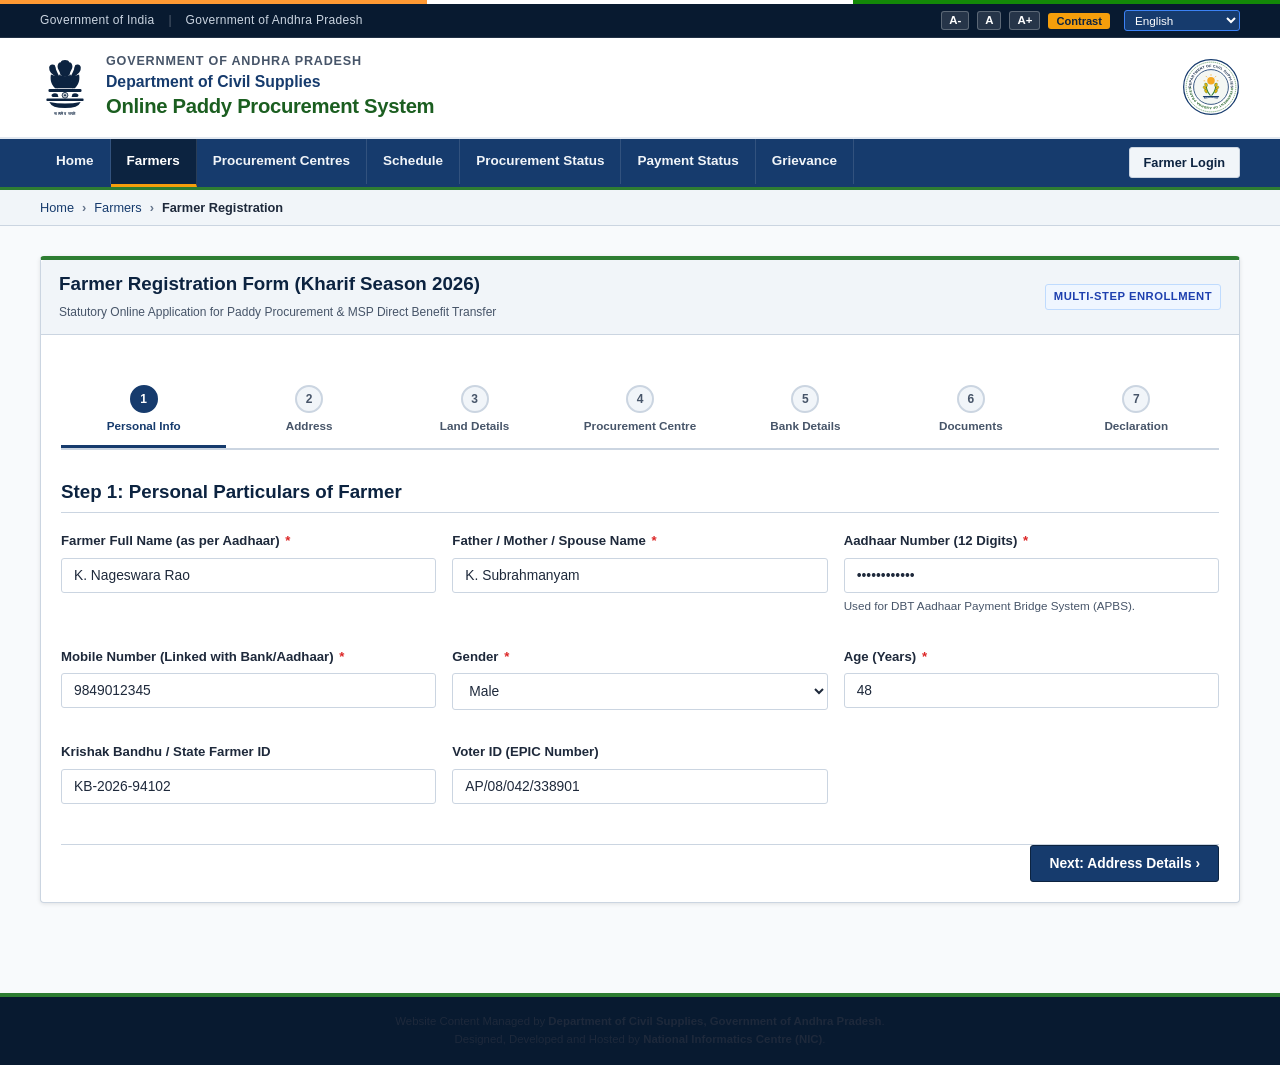
==== farmer-registration.html @ 4c3aced7 "Initial commit" ====
<!DOCTYPE html>
<html lang="en">
<head>
  <meta charset="UTF-8">
  <meta name="viewport" content="width=device-width, initial-scale=1.0">
  <meta name="description" content="Farmer Registration - Online Paddy Procurement System, Department of Civil Supplies. 7-step enrollment with land parcel records and centre allotment.">
  <title>Farmer Registration | Online Paddy Procurement System</title>
  <link rel="stylesheet" href="css/style.css">
  <link rel="stylesheet" href="css/government.css">
  <link rel="stylesheet" href="css/responsive.css">
  <style>
    .stepper-nav-reg {
      display: flex;
      justify-content: space-between;
      list-style: none;
      padding: 0;
      margin: 20px 0 30px;
      border-bottom: 2px solid var(--border-color);
      overflow-x: auto;
      -webkit-overflow-scrolling: touch;
    }
    .stepper-item-reg {
      flex: 1;
      min-width: 120px;
      padding: 10px 8px;
      text-align: center;
      position: relative;
      cursor: default;
    }
    .stepper-item-reg .step-num {
      width: 28px;
      height: 28px;
      border-radius: 50%;
      background: var(--bg-alt);
      border: 2px solid var(--border-color);
      color: var(--text-muted);
      display: inline-flex;
      align-items: center;
      justify-content: center;
      font-weight: 700;
      font-size: 0.8rem;
      margin-bottom: 4px;
    }
    .stepper-item-reg .step-title {
      display: block;
      font-size: 0.78rem;
      font-weight: 600;
      color: var(--text-muted);
    }
    .stepper-item-reg.active {
      border-bottom: 3px solid var(--gov-navy-primary);
    }
    .stepper-item-reg.active .step-num {
      background: var(--gov-navy-primary);
      border-color: var(--gov-navy-primary);
      color: #ffffff;
    }
    .stepper-item-reg.active .step-title {
      color: var(--gov-navy-primary);
      font-weight: 700;
    }
    .stepper-item-reg.completed .step-num {
      background: var(--agri-green-primary);
      border-color: var(--agri-green-primary);
      color: #ffffff;
    }
    .stepper-item-reg.completed .step-title {
      color: var(--agri-green-dark);
    }
    .file-upload-box {
      border: 2px dashed var(--border-color);
      padding: 16px;
      text-align: center;
      background: var(--bg-main);
      border-radius: var(--radius-sm);
    }
  </style>
</head>
<body>
  <!-- Accessible Skip Link -->
  <a href="#main-content" class="skip-to-content">Skip to Main Content</a>

  <!-- Top Tricolor Stripe -->
  <div class="gov-top-tricolor" aria-hidden="true"></div>

  <!-- Government Top Admin Strip -->
  <div class="gov-top-bar">
    <div class="container gov-top-bar-content">
      <div class="gov-entity-links">
        <span class="gov-entity-link" data-i18n="gov.india">Government of India</span>
        <span style="color: rgba(255,255,255,0.3);">|</span>
        <span class="gov-entity-link" data-i18n="gov.state">Government of Andhra Pradesh</span>
      </div>
      <div class="gov-accessibility-controls">
        <button type="button" id="btn-font-small" class="a11y-btn" aria-label="Decrease Text Size">A-</button>
        <button type="button" id="btn-font-normal" class="a11y-btn" aria-label="Reset Text Size">A</button>
        <button type="button" id="btn-font-large" class="a11y-btn" aria-label="Increase Text Size">A+</button>
        <button type="button" id="btn-contrast-toggle" class="contrast-toggle-btn" aria-label="Toggle High Contrast">Contrast</button>
        <div class="lang-select-wrapper">
          <label for="header-lang-select" class="sr-only" style="position: absolute; left: -9999px;">Language</label>
          <select id="header-lang-select" class="lang-select" aria-label="Select Language">
            <option value="en">English</option>
            <option value="te">తెలుగు (Telugu)</option>
          </select>
        </div>
      </div>
    </div>
  </div>

  <!-- Department Branding Header -->
  <header class="gov-branding-header">
    <div class="container gov-branding-content">
      <a href="index.html" class="gov-branding-left">
        <img src="assets/images/national-emblem.svg" alt="National Emblem of India" class="gov-emblem-img">
        <div class="gov-title-group">
          <span class="gov-state-title" data-i18n="gov.state">Government of Andhra Pradesh</span>
          <span class="gov-dept-title" data-i18n="gov.dept">Department of Civil Supplies</span>
          <span class="gov-portal-title" data-i18n="gov.portal">Online Paddy Procurement System</span>
        </div>
      </a>
      <div class="gov-branding-right">
        <img src="assets/images/state-logo.svg" alt="Civil Supplies Seal" class="gov-state-logo-img">
      </div>
    </div>
  </header>

  <!-- Main Navigation Bar -->
  <nav class="gov-nav-bar" aria-label="Main Navigation">
    <div class="container gov-nav-container">
      <button type="button" class="mobile-menu-toggle" aria-expanded="false" aria-controls="main-nav-menu" aria-label="Toggle Navigation Menu">
        ☰ Menu
      </button>
      <ul id="main-nav-menu" class="gov-nav-menu">
        <li class="gov-nav-item"><a href="index.html" class="gov-nav-link" data-i18n="nav.home">Home</a></li>
        <li class="gov-nav-item"><a href="farmer-registration.html" class="gov-nav-link active" data-i18n="nav.farmers">Farmers</a></li>
        <li class="gov-nav-item"><a href="procurement-centres.html" class="gov-nav-link" data-i18n="nav.centres">Procurement Centres</a></li>
        <li class="gov-nav-item"><a href="slot-booking.html" class="gov-nav-link" data-i18n="nav.schedule">Schedule</a></li>
        <li class="gov-nav-item"><a href="procurement-status.html" class="gov-nav-link" data-i18n="nav.procurementStatus">Procurement Status</a></li>
        <li class="gov-nav-item"><a href="payment-status.html" class="gov-nav-link" data-i18n="nav.paymentStatus">Payment Status</a></li>
        <li class="gov-nav-item"><a href="grievance.html" class="gov-nav-link" data-i18n="nav.grievance">Grievance</a></li>
      </ul>
      <div class="gov-nav-right-actions">
        <a href="farmer-login.html" class="btn btn-sm btn-secondary nav-login-btn" data-i18n="nav.farmerLogin">Farmer Login</a>
      </div>
    </div>
  </nav>

  <!-- Breadcrumbs -->
  <div class="breadcrumb-wrapper">
    <div class="container">
      <ul class="breadcrumbs">
        <li><a href="index.html">Home</a></li>
        <li><a href="farmer-registration.html">Farmers</a></li>
        <li class="current">Farmer Registration</li>
      </ul>
    </div>
  </div>

  <!-- Main Content -->
  <main id="main-content" style="padding: 30px 0;">
    <div class="container">
      <div class="card" style="box-shadow: var(--shadow-card); border-top: 4px solid var(--agri-green-primary);">
        <div class="card-header d-flex justify-between align-center">
          <div>
            <h2 style="font-size: 1.25rem; margin-bottom: 2px;">Farmer Registration Form (Kharif Season 2026)</h2>
            <span style="font-size: 0.8rem; color: var(--text-muted);">
              Statutory Online Application for Paddy Procurement &amp; MSP Direct Benefit Transfer
            </span>
          </div>
          <span class="badge badge-info">Multi-Step Enrollment</span>
        </div>
        <div class="card-body">

          <!-- Wizard Step Navigation Indicators -->
          <ol class="stepper-nav-reg">
            <li class="stepper-item-reg active" data-step-indicator="1">
              <span class="step-num">1</span>
              <span class="step-title">Personal Info</span>
            </li>
            <li class="stepper-item-reg" data-step-indicator="2">
              <span class="step-num">2</span>
              <span class="step-title">Address</span>
            </li>
            <li class="stepper-item-reg" data-step-indicator="3">
              <span class="step-num">3</span>
              <span class="step-title">Land Details</span>
            </li>
            <li class="stepper-item-reg" data-step-indicator="4">
              <span class="step-num">4</span>
              <span class="step-title">Procurement Centre</span>
            </li>
            <li class="stepper-item-reg" data-step-indicator="5">
              <span class="step-num">5</span>
              <span class="step-title">Bank Details</span>
            </li>
            <li class="stepper-item-reg" data-step-indicator="6">
              <span class="step-num">6</span>
              <span class="step-title">Documents</span>
            </li>
            <li class="stepper-item-reg" data-step-indicator="7">
              <span class="step-num">7</span>
              <span class="step-title">Declaration</span>
            </li>
          </ol>

          <!-- Step 1: Personal Details -->
          <div class="reg-step-container" data-step="1">
            <h3 style="border-bottom: 1px solid var(--border-color); padding-bottom: 8px; margin-bottom: 18px;">
              Step 1: Personal Particulars of Farmer
            </h3>
            <div class="grid-3">
              <div class="form-group">
                <label for="reg-farmer-name" class="form-label">Farmer Full Name (as per Aadhaar) <span class="required">*</span></label>
                <input type="text" id="reg-farmer-name" class="form-control" placeholder="e.g. Ramesh Kumar" value="K. Nageswara Rao">
              </div>
              <div class="form-group">
                <label for="reg-father-name" class="form-label">Father / Mother / Spouse Name <span class="required">*</span></label>
                <input type="text" id="reg-father-name" class="form-control" placeholder="e.g. Venkata Narayana" value="K. Subrahmanyam">
              </div>
              <div class="form-group">
                <label for="reg-aadhaar" class="form-label">Aadhaar Number (12 Digits) <span class="required">*</span></label>
                <input type="password" id="reg-aadhaar" class="form-control" placeholder="12-digit UIDAI number" maxlength="12" value="234567891234">
                <span class="form-hint">Used for DBT Aadhaar Payment Bridge System (APBS).</span>
              </div>
              <div class="form-group">
                <label for="reg-mobile" class="form-label">Mobile Number (Linked with Bank/Aadhaar) <span class="required">*</span></label>
                <input type="tel" id="reg-mobile" class="form-control" placeholder="10-digit mobile" maxlength="10" value="9849012345">
              </div>
              <div class="form-group">
                <label for="reg-gender" class="form-label">Gender <span class="required">*</span></label>
                <select id="reg-gender" class="form-control">
                  <option value="Male">Male</option>
                  <option value="Female">Female</option>
                  <option value="Transgender">Transgender</option>
                </select>
              </div>
              <div class="form-group">
                <label for="reg-age" class="form-label">Age (Years) <span class="required">*</span></label>
                <input type="number" id="reg-age" class="form-control" min="18" max="100" value="48">
              </div>
              <div class="form-group">
                <label for="reg-krishak-id" class="form-label">Krishak Bandhu / State Farmer ID</label>
                <input type="text" id="reg-krishak-id" class="form-control" placeholder="e.g. KB-2026-90142" value="KB-2026-94102">
              </div>
              <div class="form-group">
                <label for="reg-voter-id" class="form-label">Voter ID (EPIC Number)</label>
                <input type="text" id="reg-voter-id" class="form-control" placeholder="e.g. AP/08/042/189201" value="AP/08/042/338901">
              </div>
            </div>
            <div class="card-footer mt-3" style="background: transparent; padding: 0;">
              <button type="button" class="btn btn-primary btn-next-step">Next: Address Details ›</button>
            </div>
          </div>

          <!-- Step 2: Address -->
          <div class="reg-step-container" data-step="2" style="display: none;">
            <h3 style="border-bottom: 1px solid var(--border-color); padding-bottom: 8px; margin-bottom: 18px;">
              Step 2: Permanent Residential Address
            </h3>
            <div class="grid-3">
              <div class="form-group">
                <label for="reg-district" class="form-label">District <span class="required">*</span></label>
                <select id="reg-district" class="form-control">
                  <option value="Guntur">Guntur</option>
                  <option value="Krishna">Krishna</option>
                  <option value="West Godavari">West Godavari</option>
                  <option value="East Godavari">East Godavari</option>
                  <option value="Kurnool">Kurnool</option>
                </select>
              </div>
              <div class="form-group">
                <label for="reg-mandal" class="form-label">Mandal / Block <span class="required">*</span></label>
                <input type="text" id="reg-mandal" class="form-control" value="Tenali">
              </div>
              <div class="form-group">
                <label for="reg-panchayat" class="form-label">Gram Panchayat <span class="required">*</span></label>
                <input type="text" id="reg-panchayat" class="form-control" value="Angalakuduru">
              </div>
              <div class="form-group">
                <label for="reg-village" class="form-label">Village / Habitation <span class="required">*</span></label>
                <input type="text" id="reg-village" class="form-control" value="Angalakuduru">
              </div>
              <div class="form-group">
                <label for="reg-pincode" class="form-label">Postal PIN Code <span class="required">*</span></label>
                <input type="text" id="reg-pincode" class="form-control" maxlength="6" value="522211">
              </div>
            </div>
            <div class="card-footer mt-3" style="background: transparent; padding: 0; justify-content: space-between;">
              <button type="button" class="btn btn-secondary btn-prev-step">‹ Back</button>
              <button type="button" class="btn btn-primary btn-next-step">Next: Land Parcels ›</button>
            </div>
          </div>

          <!-- Step 3: Land Details -->
          <div class="reg-step-container" data-step="3" style="display: none;">
            <h3 style="border-bottom: 1px solid var(--border-color); padding-bottom: 8px; margin-bottom: 18px;">
              Step 3: Cultivated Land Holdings (ROR / Patta Passbook)
            </h3>
            <p class="text-muted" style="font-size: 0.88rem;">
              Add all agricultural land parcels under cultivation. Procurement quota is calculated strictly based on verified acreage.
            </p>

            <!-- Interactive Land Add Form -->
            <div style="background: #f1f5f9; padding: 16px; border-radius: var(--radius-sm); border: 1px solid var(--border-color); margin-bottom: 16px;">
              <h4 style="font-size: 0.95rem; margin-bottom: 10px;">+ Add New Land Parcel</h4>
              <div class="grid-3">
                <div class="form-group">
                  <label for="land-input-district" class="form-label">District</label>
                  <select id="land-input-district" class="form-control">
                    <option value="Guntur">Guntur</option>
                    <option value="Krishna">Krishna</option>
                    <option value="West Godavari">West Godavari</option>
                  </select>
                </div>
                <div class="form-group">
                  <label for="land-input-village" class="form-label">Village / Mouza</label>
                  <input type="text" id="land-input-village" class="form-control" placeholder="e.g. Angalakuduru">
                </div>
                <div class="form-group">
                  <label for="land-input-survey" class="form-label">Survey / Khatian No.</label>
                  <input type="text" id="land-input-survey" class="form-control" placeholder="e.g. 142/2A">
                </div>
                <div class="form-group">
                  <label for="land-input-dag" class="form-label">Dag / Plot No.</label>
                  <input type="text" id="land-input-dag" class="form-control" placeholder="e.g. 45">
                </div>
                <div class="form-group">
                  <label for="land-input-area" class="form-label">Cultivated Area (Acres)</label>
                  <input type="number" id="land-input-area" class="form-control" step="0.01" min="0.1" placeholder="e.g. 2.5">
                </div>
                <div class="form-group">
                  <label for="land-input-ownership" class="form-label">Ownership Type</label>
                  <select id="land-input-ownership" class="form-control">
                    <option value="Self Owned">Self Owned / Patta</option>
                    <option value="Tenant / Lease">Tenant / Registered Lease</option>
                    <option value="Sharecropper">Sharecropper (Bargadar)</option>
                  </select>
                </div>
              </div>
              <div class="text-right">
                <button type="button" class="btn btn-success btn-sm" onclick="addLandRecord()">
                  + Add Land Parcel to Table
                </button>
              </div>
            </div>

            <!-- Land Records Table -->
            <div class="table-responsive">
              <table class="gov-table" aria-label="Land Records">
                <thead>
                  <tr>
                    <th>#</th>
                    <th>District</th>
                    <th>Village / Mouza</th>
                    <th>Survey / Khatian</th>
                    <th>Dag No</th>
                    <th>Area (Acres)</th>
                    <th>Ownership</th>
                    <th>Status</th>
                    <th>Action</th>
                  </tr>
                </thead>
                <tbody id="land-records-tbody">
                  <!-- Injected by registration.js -->
                </tbody>
              </table>
            </div>

            <div class="alert alert-info d-flex justify-between align-center" style="margin-top: 10px;">
              <span><strong>Total Cultivated Area:</strong> <span id="total-land-acres">3.00</span> Acres</span>
              <span><strong>Estimated Paddy Quota:</strong> ~75 Quintals (@ 25 Qtl/Acre)</span>
            </div>

            <div class="card-footer mt-3" style="background: transparent; padding: 0; justify-content: space-between;">
              <button type="button" class="btn btn-secondary btn-prev-step">‹ Back</button>
              <button type="button" class="btn btn-primary btn-next-step">Next: Procurement Centre ›</button>
            </div>
          </div>

          <!-- Step 4: Procurement Centre Selection -->
          <div class="reg-step-container" data-step="4" style="display: none;">
            <h3 style="border-bottom: 1px solid var(--border-color); padding-bottom: 8px; margin-bottom: 18px;">
              Step 4: Preferred Procurement Centre Allotment
            </h3>
            <div class="form-group" style="max-width: 600px;">
              <label for="reg-centre-select" class="form-label">Select Nearest Procurement Centre <span class="required">*</span></label>
              <select id="reg-centre-select" class="form-control">
                <!-- Dynamically populated -->
              </select>
            </div>

            <!-- Centre Preview Box -->
            <div id="centre-preview-card" class="card" style="display: none; background: #f8fafc; border-left: 4px solid var(--gov-navy-primary); max-width: 600px;">
              <div class="card-body">
                <h4 id="centre-preview-name" style="color: var(--gov-navy-dark); margin-bottom: 4px;">Tenali PPC</h4>
                <p id="centre-preview-address" class="text-muted" style="font-size: 0.86rem; margin-bottom: 6px;">Address details...</p>
                <div id="centre-preview-officer" style="font-size: 0.85rem; font-weight: 600; color: var(--gov-navy-primary); margin-bottom: 6px;">Officer details...</div>
                <div id="centre-preview-capacity" class="badge badge-success">Capacity info...</div>
              </div>
            </div>

            <div class="card-footer mt-3" style="background: transparent; padding: 0; justify-content: space-between;">
              <button type="button" class="btn btn-secondary btn-prev-step">‹ Back</button>
              <button type="button" class="btn btn-primary btn-next-step">Next: Bank Details ›</button>
            </div>
          </div>

          <!-- Step 5: Bank Details -->
          <div class="reg-step-container" data-step="5" style="display: none;">
            <h3 style="border-bottom: 1px solid var(--border-color); padding-bottom: 8px; margin-bottom: 18px;">
              Step 5: Bank Account for Direct Benefit Transfer (DBT)
            </h3>
            <div class="alert alert-warning">
              <strong>Mandatory DBT Guideline:</strong> The bank account must be actively linked with the farmer's Aadhaar number (NPCI Aadhaar Mapping) to receive procurement payouts directly without payment bounce.
            </div>
            <div class="grid-3">
              <div class="form-group">
                <label for="reg-bank-name" class="form-label">Bank Name <span class="required">*</span></label>
                <input type="text" id="reg-bank-name" class="form-control" value="State Bank of India">
              </div>
              <div class="form-group">
                <label for="reg-branch" class="form-label">Branch Name <span class="required">*</span></label>
                <input type="text" id="reg-branch" class="form-control" value="Tenali Main">
              </div>
              <div class="form-group">
                <label for="reg-ifsc" class="form-label">IFSC Code (11 Characters) <span class="required">*</span></label>
                <input type="text" id="reg-ifsc" class="form-control" maxlength="11" value="SBIN0000928" style="text-transform: uppercase;">
              </div>
              <div class="form-group">
                <label for="reg-account-no" class="form-label">Bank Account Number <span class="required">*</span></label>
                <input type="password" id="reg-account-no" class="form-control" value="309812454819">
              </div>
              <div class="form-group">
                <label for="reg-confirm-account-no" class="form-label">Confirm Bank Account Number <span class="required">*</span></label>
                <input type="text" id="reg-confirm-account-no" class="form-control" value="309812454819">
              </div>
              <div class="form-group">
                <label for="reg-account-type" class="form-label">Account Type <span class="required">*</span></label>
                <select id="reg-account-type" class="form-control">
                  <option value="Savings">Savings Account</option>
                  <option value="Current">Current Account</option>
                </select>
              </div>
            </div>
            <div class="card-footer mt-3" style="background: transparent; padding: 0; justify-content: space-between;">
              <button type="button" class="btn btn-secondary btn-prev-step">‹ Back</button>
              <button type="button" class="btn btn-primary btn-next-step">Next: Upload Documents ›</button>
            </div>
          </div>

          <!-- Step 6: Documents Upload -->
          <div class="reg-step-container" data-step="6" style="display: none;">
            <h3 style="border-bottom: 1px solid var(--border-color); padding-bottom: 8px; margin-bottom: 18px;">
              Step 6: Supporting Document Uploads
            </h3>
            <p class="text-muted" style="font-size: 0.88rem;">
              Upload clear PDF or JPG scans (Max 2MB per document). Demo preview: mock file verification active.
            </p>
            <div class="grid-3">
              <!-- Doc 1 -->
              <div class="file-upload-box">
                <div style="font-size: 1.8rem; margin-bottom: 6px;">🪪</div>
                <strong>Identity Document (Aadhaar / Voter ID)</strong>
                <p class="text-muted mt-1" style="font-size: 0.78rem;">PDF or JPG (Max 2MB)</p>
                <input type="file" class="form-control" accept=".pdf,.jpg,.jpeg,.png">
                <span class="badge badge-success mt-1">Ready for Upload</span>
              </div>
              <!-- Doc 2 -->
              <div class="file-upload-box">
                <div style="font-size: 1.8rem; margin-bottom: 6px;">📜</div>
                <strong>Land Record (1-B / Patta Passbook / ROR)</strong>
                <p class="text-muted mt-1" style="font-size: 0.78rem;">PDF or JPG (Max 2MB)</p>
                <input type="file" class="form-control" accept=".pdf,.jpg,.jpeg,.png">
                <span class="badge badge-success mt-1">Ready for Upload</span>
              </div>
              <!-- Doc 3 -->
              <div class="file-upload-box">
                <div style="font-size: 1.8rem; margin-bottom: 6px;">🏦</div>
                <strong>Bank Passbook / Cancelled Cheque</strong>
                <p class="text-muted mt-1" style="font-size: 0.78rem;">Showing Name, A/C &amp; IFSC</p>
                <input type="file" class="form-control" accept=".pdf,.jpg,.jpeg,.png">
                <span class="badge badge-success mt-1">Ready for Upload</span>
              </div>
            </div>
            <div class="card-footer mt-3" style="background: transparent; padding: 0; justify-content: space-between;">
              <button type="button" class="btn btn-secondary btn-prev-step">‹ Back</button>
              <button type="button" class="btn btn-primary btn-next-step">Next: Review &amp; Declaration ›</button>
            </div>
          </div>

          <!-- Step 7: Review & Declaration -->
          <div class="reg-step-container" data-step="7" style="display: none;">
            <h3 style="border-bottom: 1px solid var(--border-color); padding-bottom: 8px; margin-bottom: 18px;">
              Step 7: Statutory Declaration &amp; Application Review
            </h3>

            <!-- Summary review box populated dynamically -->
            <div id="registration-summary-box" class="card" style="background: #f8fafc; padding: 16px; margin-bottom: 20px;">
              <!-- Dynamically populated -->
            </div>

            <!-- Statutory Undertaking -->
            <div class="form-check" style="background: #fffbeb; padding: 14px; border: 1px solid #fef3c7; border-radius: var(--radius-sm); margin-bottom: 20px;">
              <input type="checkbox" id="reg-declaration-checkbox" class="form-check-input">
              <label for="reg-declaration-checkbox" class="form-check-label" style="font-size: 0.88rem; line-height: 1.5;">
                <strong>Solemn Declaration:</strong> I hereby solemnly affirm and declare that the personal details, cultivated land holdings, and bank particulars furnished by me are authentic, correct, and true to my knowledge. I understand that delivering paddy grown outside the registered land or claiming false MSP is a punishable offense under the Essential Commodities Act.
              </label>
            </div>

            <div class="card-footer mt-3" style="background: transparent; padding: 0; justify-content: space-between;">
              <button type="button" class="btn btn-secondary btn-prev-step">‹ Back</button>
              <button type="button" class="btn btn-success btn-lg" onclick="submitFarmerRegistration(event)">
                Submit Application &amp; Generate Farmer ID
              </button>
            </div>
          </div>

        </div>
      </div>
    </div>
  </main>

  <!-- Success Confirmation Modal -->
  <div id="registration-success-modal" class="modal-backdrop" role="dialog" aria-modal="true" aria-labelledby="reg-success-title">
    <div class="modal-dialog text-center">
      <div class="modal-header" style="background: var(--agri-green-primary);">
        <h3 id="reg-success-title">Registration Acknowledgment</h3>
      </div>
      <div class="modal-body" style="padding: 30px 20px;">
        <div style="font-size: 3rem; color: var(--agri-green-primary); margin-bottom: 12px;">✅</div>
        <h3 style="color: var(--gov-navy-dark); margin-bottom: 6px;">Registration Successfully Submitted!</h3>
        <p class="text-muted">
          Your online enrollment under the Kharif Marketing Season 2026 has been registered and e-verified with state land revenue records.
        </p>
        <div class="alert alert-info" style="margin: 20px 0; font-size: 1rem;">
          Permanent Farmer Registration ID:<br>
          <strong id="success-reg-id" style="font-size: 1.5rem; color: #1e40af; font-family: var(--font-mono); letter-spacing: 1px;">
            FMR-AP-2026-89412
          </strong>
        </div>
        <p style="font-size: 0.85rem; color: var(--text-muted);">
          A confirmation SMS has been dispatched to your linked mobile number. You can now book delivery slots and track procurement status.
        </p>
      </div>
      <div class="modal-footer" style="justify-content: center; gap: 12px;">
        <a href="farmer-dashboard.html" class="btn btn-primary">Go to Farmer Dashboard</a>
        <a href="slot-booking.html" class="btn btn-success">Book Procurement Slot Now</a>
      </div>
    </div>
  </div>

  <!-- Government Footer -->
  <footer class="gov-footer">
    <div class="container gov-footer-bottom">
      <p style="margin: 0; font-size: 0.76rem;">
        Website Content Managed by <strong>Department of Civil Supplies, Government of Andhra Pradesh</strong>.<br>
        Designed, Developed and Hosted by <strong>National Informatics Centre (NIC)</strong>.
      </p>
    </div>
  </footer>

  <!-- Scripts -->
  <script src="js/language.js"></script>
  <script src="js/main.js"></script>
  <script src="js/registration.js"></script>
</body>
</html>
---- css/style.css ----
/* ==========================================================================
   e-Paddy Portal: Core Style System
   Technology: Pure Vanilla CSS3 (No Frameworks, No Tailwind, No Bootstrap)
   ========================================================================== */

:root {
  /* Government Palette */
  --gov-navy-dark: #0c2340;
  --gov-navy-primary: #163b6d;
  --gov-navy-light: #1e4b8a;
  --gov-blue-subtle: #ebf3fa;
  --gov-blue-border: #cbd5e1;

  /* Agriculture Green */
  --agri-green-dark: #1b5e20;
  --agri-green-primary: #2e7d32;
  --agri-green-light: #388e3c;
  --agri-green-subtle: #f0fdf4;
  --agri-green-border: #bbf7d0;

  /* Neutrals & Backgrounds */
  --bg-main: #f8fafc;
  --bg-card: #ffffff;
  --bg-alt: #f1f5f9;
  --text-dark: #1e293b;
  --text-muted: #475569;
  --text-light: #64748b;
  --border-color: #cbd5e1;
  --border-light: #e2e8f0;

  /* Semantic Alerts */
  --state-warning-bg: #fefce8;
  --state-warning-text: #854d0e;
  --state-warning-border: #fef08a;

  --state-danger-bg: #fef2f2;
  --state-danger-text: #991b1b;
  --state-danger-border: #fecaca;

  --state-info-bg: #eff6ff;
  --state-info-text: #1e40af;
  --state-info-border: #bfdbfe;

  --state-success-bg: #f0fdf4;
  --state-success-text: #166534;
  --state-success-border: #bbf7d0;

  /* Typography & Sizing */
  --font-sans: 'Segoe UI', -apple-system, BlinkMacSystemFont, 'Noto Sans', Roboto, Arial, sans-serif;
  --font-telugu: 'Gautami', 'Suranna', 'Noto Sans Telugu', 'Segoe UI', sans-serif;
  --font-mono: 'Consolas', 'Courier New', monospace;
  --base-font-size: 15px;
  --line-height: 1.55;

  /* Spacing */
  --container-max-width: 1240px;
  --radius-sm: 3px;
  --radius-md: 4px;
  --radius-lg: 6px;
  --shadow-subtle: 0 1px 3px rgba(0, 0, 0, 0.08);
  --shadow-card: 0 1px 4px rgba(0, 0, 0, 0.1);
  --shadow-modal: 0 8px 24px rgba(0, 0, 0, 0.2);
}

/* Reset & Universal Box Sizing */
*, *::before, *::after {
  box-sizing: border-box;
  margin: 0;
  padding: 0;
}

html {
  font-size: var(--base-font-size);
  scroll-behavior: smooth;
}

body {
  font-family: var(--font-sans);
  color: var(--text-dark);
  background-color: var(--bg-main);
  line-height: var(--line-height);
  -webkit-font-smoothing: antialiased;
  -moz-osx-font-smoothing: grayscale;
  min-height: 100vh;
  display: flex;
  flex-direction: column;
}

/* Skip link for keyboard accessibility */
.skip-to-content {
  position: absolute;
  top: -60px;
  left: 10px;
  background: #000000;
  color: #ffffff;
  padding: 10px 16px;
  font-weight: 700;
  z-index: 99999;
  text-decoration: none;
  border-radius: var(--radius-sm);
  transition: top 0.2s ease;
}

.skip-to-content:focus {
  top: 10px;
  outline: 3px solid #ffbf47;
}

/* Main Layout Wrapper */
main {
  flex: 1;
}

.container {
  width: 100%;
  max-width: var(--container-max-width);
  margin-left: auto;
  margin-right: auto;
  padding-left: 20px;
  padding-right: 20px;
}

/* Typography Standards */
h1, h2, h3, h4, h5, h6 {
  color: var(--gov-navy-dark);
  font-weight: 700;
  line-height: 1.3;
  margin-bottom: 0.5rem;
}

h1 { font-size: 1.9rem; }
h2 { font-size: 1.5rem; }
h3 { font-size: 1.25rem; }
h4 { font-size: 1.1rem; }
h5 { font-size: 0.95rem; }

p {
  margin-bottom: 0.85rem;
  color: var(--text-dark);
}

a {
  color: var(--gov-navy-primary);
  text-decoration: underline;
  text-underline-offset: 3px;
  transition: color 0.15s ease;
}

a:hover {
  color: var(--agri-green-dark);
}

a:focus-visible, button:focus-visible, input:focus-visible, select:focus-visible, textarea:focus-visible {
  outline: 2px solid #2563eb;
  outline-offset: 2px;
}

/* Breadcrumbs */
.breadcrumb-wrapper {
  background-color: #f1f5f9;
  border-bottom: 1px solid var(--border-color);
  padding: 8px 0;
  font-size: 0.85rem;
}

.breadcrumbs {
  display: flex;
  flex-wrap: wrap;
  align-items: center;
  list-style: none;
  gap: 8px;
}

.breadcrumbs li {
  display: flex;
  align-items: center;
  color: var(--text-muted);
}

.breadcrumbs li:not(:last-child)::after {
  content: "›";
  margin-left: 8px;
  font-weight: bold;
  color: var(--text-light);
}

.breadcrumbs a {
  color: var(--gov-navy-primary);
  text-decoration: none;
}

.breadcrumbs a:hover {
  text-decoration: underline;
}

.breadcrumbs .current {
  font-weight: 600;
  color: var(--text-dark);
}

/* Buttons (Formal Rectangular Government Styling) */
.btn {
  display: inline-flex;
  align-items: center;
  justify-content: center;
  gap: 8px;
  padding: 8px 18px;
  font-size: 0.92rem;
  font-weight: 600;
  font-family: inherit;
  border: 1px solid transparent;
  border-radius: var(--radius-sm);
  cursor: pointer;
  text-decoration: none;
  transition: background-color 0.15s ease, border-color 0.15s ease, color 0.15s ease;
  line-height: 1.4;
  white-space: nowrap;
}

.btn-primary {
  background-color: var(--gov-navy-primary);
  color: #ffffff;
  border-color: var(--gov-navy-dark);
}

.btn-primary:hover {
  background-color: var(--gov-navy-dark);
  color: #ffffff;
}

.btn-success {
  background-color: var(--agri-green-primary);
  color: #ffffff;
  border-color: var(--agri-green-dark);
}

.btn-success:hover {
  background-color: var(--agri-green-dark);
  color: #ffffff;
}

.btn-secondary {
  background-color: #f1f5f9;
  color: var(--gov-navy-dark);
  border-color: var(--border-color);
}

.btn-secondary:hover {
  background-color: #e2e8f0;
  border-color: #94a3b8;
}

.btn-outline-navy {
  background-color: transparent;
  color: var(--gov-navy-primary);
  border-color: var(--gov-navy-primary);
}

.btn-outline-navy:hover {
  background-color: var(--gov-navy-primary);
  color: #ffffff;
}

.btn-outline-green {
  background-color: transparent;
  color: var(--agri-green-primary);
  border-color: var(--agri-green-primary);
}

.btn-outline-green:hover {
  background-color: var(--agri-green-primary);
  color: #ffffff;
}

.btn-danger {
  background-color: #dc2626;
  color: #ffffff;
  border-color: #b91c1c;
}

.btn-danger:hover {
  background-color: #b91c1c;
}

.btn-sm {
  padding: 5px 12px;
  font-size: 0.82rem;
}

.btn-lg {
  padding: 12px 24px;
  font-size: 1.05rem;
}

.btn-block {
  display: flex;
  width: 100%;
}

.btn:disabled {
  opacity: 0.6;
  cursor: not-allowed;
  pointer-events: none;
}

/* Cards & Containers */
.card {
  background-color: var(--bg-card);
  border: 1px solid var(--border-color);
  border-radius: var(--radius-md);
  box-shadow: var(--shadow-subtle);
  margin-bottom: 20px;
}

.card-header {
  background-color: var(--bg-alt);
  padding: 12px 18px;
  border-bottom: 1px solid var(--border-color);
  display: flex;
  align-items: center;
  justify-content: space-between;
  border-top-left-radius: var(--radius-md);
  border-top-right-radius: var(--radius-md);
}

.card-header h2,
.card-header h3,
.card-header h4 {
  margin: 0;
  font-size: 1.05rem;
  font-weight: 700;
  color: var(--gov-navy-dark);
}

.card-body {
  padding: 20px;
}

.card-footer {
  background-color: var(--bg-alt);
  padding: 12px 18px;
  border-top: 1px solid var(--border-color);
  display: flex;
  align-items: center;
  justify-content: flex-end;
  gap: 10px;
  border-bottom-left-radius: var(--radius-md);
  border-bottom-right-radius: var(--radius-md);
}

/* Forms & Structured Input Fields */
.form-group {
  margin-bottom: 16px;
}

.form-label {
  display: block;
  font-size: 0.88rem;
  font-weight: 600;
  color: var(--text-dark);
  margin-bottom: 6px;
}

.form-label .required {
  color: #dc2626;
  margin-left: 2px;
}

.form-control {
  width: 100%;
  padding: 9px 12px;
  font-size: 0.92rem;
  font-family: inherit;
  color: var(--text-dark);
  background-color: #ffffff;
  border: 1px solid var(--border-color);
  border-radius: var(--radius-sm);
  transition: border-color 0.15s ease, box-shadow 0.15s ease;
}

.form-control:focus {
  border-color: var(--gov-navy-primary);
  outline: none;
  box-shadow: 0 0 0 2px rgba(22, 59, 109, 0.15);
}

.form-control:disabled, .form-control[readonly] {
  background-color: #f1f5f9;
  cursor: not-allowed;
  color: #64748b;
}

select.form-control {
  appearance: auto;
  cursor: pointer;
}

textarea.form-control {
  resize: vertical;
  min-height: 85px;
}

.form-hint {
  display: block;
  font-size: 0.78rem;
  color: var(--text-muted);
  margin-top: 4px;
}

.form-error {
  display: none;
  font-size: 0.78rem;
  color: #dc2626;
  margin-top: 4px;
  font-weight: 500;
}

.has-error .form-control {
  border-color: #dc2626;
  background-color: #fffafb;
}

.has-error .form-error {
  display: block;
}

.form-check {
  display: flex;
  align-items: flex-start;
  gap: 8px;
  margin-bottom: 12px;
}

.form-check-input {
  margin-top: 3px;
  cursor: pointer;
  width: 16px;
  height: 16px;
}

.form-check-label {
  font-size: 0.88rem;
  color: var(--text-dark);
  cursor: pointer;
}

/* Grids */
.grid-2 {
  display: grid;
  grid-template-columns: repeat(2, 1fr);
  gap: 16px;
}

.grid-3 {
  display: grid;
  grid-template-columns: repeat(3, 1fr);
  gap: 16px;
}

.grid-4 {
  display: grid;
  grid-template-columns: repeat(4, 1fr);
  gap: 16px;
}

/* Status Badges */
.badge {
  display: inline-flex;
  align-items: center;
  gap: 5px;
  padding: 3px 8px;
  font-size: 0.75rem;
  font-weight: 700;
  text-transform: uppercase;
  letter-spacing: 0.5px;
  border-radius: var(--radius-sm);
  border: 1px solid transparent;
}

.badge-success {
  background-color: var(--state-success-bg);
  color: var(--state-success-text);
  border-color: var(--state-success-border);
}

.badge-warning {
  background-color: var(--state-warning-bg);
  color: var(--state-warning-text);
  border-color: var(--state-warning-border);
}

.badge-info {
  background-color: var(--state-info-bg);
  color: var(--state-info-text);
  border-color: var(--state-info-border);
}

.badge-danger {
  background-color: var(--state-danger-bg);
  color: var(--state-danger-text);
  border-color: var(--state-danger-border);
}

.badge-neutral {
  background-color: #f1f5f9;
  color: #475569;
  border-color: #cbd5e1;
}

/* Informational Alert Banners */
.alert {
  padding: 12px 16px;
  border-radius: var(--radius-sm);
  border: 1px solid transparent;
  font-size: 0.88rem;
  margin-bottom: 16px;
  display: flex;
  align-items: flex-start;
  gap: 12px;
}

.alert-icon {
  flex-shrink: 0;
  width: 20px;
  height: 20px;
}

.alert-warning {
  background-color: var(--state-warning-bg);
  border-color: var(--state-warning-border);
  color: var(--state-warning-text);
}

.alert-info {
  background-color: var(--state-info-bg);
  border-color: var(--state-info-border);
  color: var(--state-info-text);
}

.alert-success {
  background-color: var(--state-success-bg);
  border-color: var(--state-success-border);
  color: var(--state-success-text);
}

.alert-danger {
  background-color: var(--state-danger-bg);
  border-color: var(--state-danger-border);
  color: var(--state-danger-text);
}

/* Modals */
.modal-backdrop {
  position: fixed;
  top: 0;
  left: 0;
  width: 100%;
  height: 100%;
  background-color: rgba(12, 35, 64, 0.6);
  display: none;
  align-items: center;
  justify-content: center;
  z-index: 10000;
  padding: 15px;
}

.modal-backdrop.active {
  display: flex;
}

.modal-dialog {
  background-color: #ffffff;
  border: 1px solid var(--border-color);
  border-radius: var(--radius-md);
  box-shadow: var(--shadow-modal);
  width: 100%;
  max-width: 540px;
  max-height: 90vh;
  overflow-y: auto;
  position: relative;
}

.modal-header {
  background-color: var(--gov-navy-dark);
  color: #ffffff;
  padding: 14px 20px;
  display: flex;
  align-items: center;
  justify-content: space-between;
}

.modal-header h3 {
  color: #ffffff;
  margin: 0;
  font-size: 1.15rem;
}

.modal-close {
  background: transparent;
  border: none;
  color: #ffffff;
  font-size: 1.4rem;
  line-height: 1;
  cursor: pointer;
  opacity: 0.85;
}

.modal-close:hover {
  opacity: 1;
}

.modal-body {
  padding: 20px;
}

.modal-footer {
  background-color: var(--bg-alt);
  border-top: 1px solid var(--border-color);
  padding: 12px 20px;
  display: flex;
  justify-content: flex-end;
  gap: 10px;
}

/* Toast System */
#toast-container {
  position: fixed;
  bottom: 24px;
  right: 24px;
  z-index: 10001;
  display: flex;
  flex-direction: column;
  gap: 10px;
  pointer-events: none;
}

.toast {
  min-width: 280px;
  max-width: 400px;
  padding: 12px 16px;
  border-radius: var(--radius-sm);
  background: #ffffff;
  border-left: 4px solid var(--gov-navy-primary);
  box-shadow: 0 4px 12px rgba(0, 0, 0, 0.15);
  font-size: 0.88rem;
  pointer-events: auto;
  animation: slideInToast 0.25s ease-out;
}

.toast.toast-success { border-left-color: var(--agri-green-primary); }
.toast.toast-danger { border-left-color: #dc2626; }
.toast.toast-warning { border-left-color: #d97706; }

@keyframes slideInToast {
  from { transform: translateX(100%); opacity: 0; }
  to { transform: translateX(0); opacity: 1; }
}

/* Helper Utilities */
.text-center { text-align: center; }
.text-right { text-align: right; }
.text-bold { font-weight: 700; }
.text-muted { color: var(--text-muted); }
.text-green { color: var(--agri-green-primary); }
.text-navy { color: var(--gov-navy-primary); }
.mt-1 { margin-top: 8px; }
.mt-2 { margin-top: 16px; }
.mt-3 { margin-top: 24px; }
.mb-1 { margin-bottom: 8px; }
.mb-2 { margin-bottom: 16px; }
.mb-3 { margin-bottom: 24px; }
.d-flex { display: flex; }
.align-center { align-items: center; }
.justify-between { justify-content: space-between; }
.gap-2 { gap: 16px; }
---- css/government.css ----
/* ==========================================================================
   e-Paddy Portal: Government Aesthetic & Departmental Components
   Official Indian Government Styling System
   ========================================================================== */

/* 1. National Tricolor Strip */
.gov-top-tricolor {
  height: 4px;
  width: 100%;
  background: linear-gradient(to right, #ff9933 33.33%, #ffffff 33.33%, #ffffff 66.66%, #138808 66.66%);
}

/* 2. Top Government Administration Strip */
.gov-top-bar {
  background-color: #081a30;
  color: #e2e8f0;
  font-size: 0.8rem;
  padding: 6px 0;
  border-bottom: 1px solid rgba(255, 255, 255, 0.1);
}

.gov-top-bar-content {
  display: flex;
  align-items: center;
  justify-content: space-between;
  flex-wrap: wrap;
  gap: 10px;
}

.gov-entity-links {
  display: flex;
  align-items: center;
  gap: 14px;
}

.gov-entity-link {
  color: #cbd5e1;
  text-decoration: none;
  font-weight: 500;
  letter-spacing: 0.3px;
}

.gov-entity-link:hover {
  color: #ffffff;
  text-decoration: underline;
}

.gov-accessibility-controls {
  display: flex;
  align-items: center;
  gap: 8px;
}

.a11y-btn {
  background: rgba(255, 255, 255, 0.12);
  border: 1px solid rgba(255, 255, 255, 0.25);
  color: #ffffff;
  padding: 2px 7px;
  font-size: 0.76rem;
  font-weight: 700;
  border-radius: var(--radius-sm);
  cursor: pointer;
  line-height: 1.2;
}

.a11y-btn:hover {
  background: rgba(255, 255, 255, 0.25);
}

.a11y-btn:focus-visible {
  outline: 2px solid #ffbf47;
}

.contrast-toggle-btn {
  background: #f59e0b;
  color: #0c2340;
  border: none;
  padding: 2px 8px;
  font-size: 0.74rem;
  font-weight: 700;
  border-radius: var(--radius-sm);
  cursor: pointer;
}

.lang-select-wrapper {
  display: flex;
  align-items: center;
  gap: 5px;
  margin-left: 6px;
}

.lang-select {
  background: #163b6d;
  color: #ffffff;
  border: 1px solid #3b82f6;
  padding: 2px 6px;
  font-size: 0.78rem;
  border-radius: var(--radius-sm);
  cursor: pointer;
}

/* 3. Main Department Branding Header */
.gov-branding-header {
  background-color: #ffffff;
  padding: 14px 0;
  border-bottom: 2px solid #e2e8f0;
}

.gov-branding-content {
  display: flex;
  align-items: center;
  justify-content: space-between;
  gap: 20px;
}

.gov-branding-left {
  display: flex;
  align-items: center;
  gap: 16px;
  text-decoration: none;
}

.gov-emblem-img {
  width: 50px;
  height: 62px;
  flex-shrink: 0;
}

.gov-title-group {
  display: flex;
  flex-direction: column;
}

.gov-state-title {
  font-size: 0.84rem;
  font-weight: 700;
  color: var(--text-muted);
  text-transform: uppercase;
  letter-spacing: 0.8px;
}

.gov-dept-title {
  font-size: 1.05rem;
  font-weight: 800;
  color: var(--gov-navy-primary);
  line-height: 1.25;
}

.gov-portal-title {
  font-size: 1.35rem;
  font-weight: 900;
  color: var(--agri-green-dark);
  letter-spacing: -0.3px;
}

.gov-branding-right {
  display: flex;
  align-items: center;
  gap: 20px;
}

.gov-helpline-box {
  display: flex;
  align-items: center;
  gap: 10px;
  background: #f8fafc;
  border: 1px solid var(--border-color);
  padding: 6px 14px;
  border-radius: var(--radius-sm);
}

.helpline-icon {
  width: 28px;
  height: 28px;
  color: var(--agri-green-primary);
}

.helpline-text {
  display: flex;
  flex-direction: column;
}

.helpline-label {
  font-size: 0.7rem;
  font-weight: 700;
  color: var(--text-muted);
  text-transform: uppercase;
}

.helpline-number {
  font-size: 0.95rem;
  font-weight: 800;
  color: var(--gov-navy-dark);
  text-decoration: none;
}

.gov-state-logo-img {
  width: 58px;
  height: 58px;
  flex-shrink: 0;
}

/* 4. Main Navigation Bar */
.gov-nav-bar {
  background-color: var(--gov-navy-primary);
  color: #ffffff;
  border-bottom: 3px solid var(--agri-green-primary);
}

.gov-nav-container {
  display: flex;
  align-items: center;
  justify-content: space-between;
}

.gov-nav-menu {
  display: flex;
  list-style: none;
  margin: 0;
  padding: 0;
  flex-wrap: wrap;
}

.gov-nav-item {
  position: relative;
}

.gov-nav-link {
  display: flex;
  align-items: center;
  gap: 6px;
  padding: 12px 16px;
  color: #f1f5f9;
  text-decoration: none;
  font-weight: 600;
  font-size: 0.9rem;
  border-right: 1px solid rgba(255, 255, 255, 0.12);
  transition: background-color 0.15s ease;
  white-space: nowrap;
}

.gov-nav-link:hover,
.gov-nav-link.active {
  background-color: var(--gov-navy-dark);
  color: #ffffff;
  text-decoration: none;
}

.gov-nav-link.active {
  border-bottom: 3px solid #f59e0b;
}

.gov-nav-right-actions {
  display: flex;
  align-items: center;
  gap: 10px;
  padding: 6px 0;
}

.nav-login-btn {
  padding: 6px 14px;
  font-size: 0.85rem;
  font-weight: 700;
}

.mobile-menu-toggle {
  display: none;
  background: transparent;
  border: 1px solid rgba(255, 255, 255, 0.4);
  color: #ffffff;
  padding: 6px 10px;
  font-size: 1.2rem;
  border-radius: var(--radius-sm);
  cursor: pointer;
}

/* 5. Notification Bar / Notice Ticker */
.gov-notice-bar {
  background-color: #fefce8;
  border-bottom: 1px solid #fef08a;
  padding: 8px 0;
  font-size: 0.85rem;
}

.gov-notice-content {
  display: flex;
  align-items: center;
  gap: 12px;
}

.notice-badge {
  background-color: #dc2626;
  color: #ffffff;
  font-size: 0.72rem;
  font-weight: 800;
  padding: 3px 8px;
  border-radius: var(--radius-sm);
  text-transform: uppercase;
  flex-shrink: 0;
  letter-spacing: 0.5px;
}

.notice-ticker {
  flex: 1;
  overflow: hidden;
  white-space: nowrap;
}

.notice-ticker-text {
  display: inline-block;
  color: #854d0e;
  font-weight: 600;
  animation: marquee 28s linear infinite;
}

.notice-ticker:hover .notice-ticker-text {
  animation-play-state: paused;
}

@keyframes marquee {
  0% { transform: translateX(100%); }
  100% { transform: translateX(-100%); }
}

/* 6. Government Tables (Striped, Clean, High Contrast) */
.table-responsive {
  width: 100%;
  overflow-x: auto;
  -webkit-overflow-scrolling: touch;
  margin-bottom: 16px;
  border: 1px solid var(--border-color);
  border-radius: var(--radius-sm);
}

.gov-table {
  width: 100%;
  border-collapse: collapse;
  text-align: left;
  font-size: 0.88rem;
  background-color: #ffffff;
}

.gov-table th {
  background-color: #0c2340;
  color: #ffffff;
  font-weight: 700;
  padding: 10px 14px;
  border: 1px solid #163b6d;
  white-space: nowrap;
}

.gov-table td {
  padding: 10px 14px;
  border: 1px solid var(--border-color);
  color: var(--text-dark);
  vertical-align: middle;
}

.gov-table tbody tr:nth-child(even) {
  background-color: #f8fafc;
}

.gov-table tbody tr:hover {
  background-color: #f1f5f9;
}

.gov-table .number-cell {
  text-align: right;
  font-family: var(--font-mono);
  font-weight: 600;
}

/* 7. Status Stepper / Official Procurement Timelines */
.procurement-stepper {
  display: flex;
  align-items: center;
  justify-content: space-between;
  position: relative;
  margin: 30px 0 20px;
  padding: 0 10px;
}

.procurement-stepper::before {
  content: "";
  position: absolute;
  top: 18px;
  left: 30px;
  right: 30px;
  height: 4px;
  background-color: var(--border-color);
  z-index: 1;
}

.stepper-progress-bar {
  position: absolute;
  top: 18px;
  left: 30px;
  height: 4px;
  background-color: var(--agri-green-primary);
  z-index: 2;
  transition: width 0.3s ease;
}

.step-item {
  position: relative;
  z-index: 3;
  display: flex;
  flex-direction: column;
  align-items: center;
  text-align: center;
  width: 100px;
}

.step-circle {
  width: 36px;
  height: 36px;
  border-radius: 50%;
  background-color: #ffffff;
  border: 3px solid var(--border-color);
  color: var(--text-muted);
  display: flex;
  align-items: center;
  justify-content: center;
  font-weight: 700;
  font-size: 0.88rem;
  margin-bottom: 8px;
  transition: all 0.2s ease;
}

.step-item.completed .step-circle {
  background-color: var(--agri-green-primary);
  border-color: var(--agri-green-dark);
  color: #ffffff;
}

.step-item.active .step-circle {
  background-color: var(--gov-navy-primary);
  border-color: #f59e0b;
  color: #ffffff;
  box-shadow: 0 0 0 4px rgba(245, 158, 11, 0.25);
}

.step-label {
  font-size: 0.75rem;
  font-weight: 600;
  color: var(--text-muted);
  line-height: 1.25;
}

.step-item.completed .step-label,
.step-item.active .step-label {
  color: var(--gov-navy-dark);
  font-weight: 700;
}

/* Vertical Timeline for Status Tracking Page */
.timeline-vertical {
  position: relative;
  padding-left: 32px;
  margin: 20px 0;
}

.timeline-vertical::before {
  content: "";
  position: absolute;
  top: 8px;
  bottom: 8px;
  left: 11px;
  width: 3px;
  background-color: var(--border-color);
}

.timeline-node {
  position: relative;
  margin-bottom: 24px;
}

.timeline-marker {
  position: absolute;
  left: -32px;
  top: 2px;
  width: 24px;
  height: 24px;
  border-radius: 50%;
  background-color: #ffffff;
  border: 3px solid var(--border-color);
  display: flex;
  align-items: center;
  justify-content: center;
}

.timeline-node.completed .timeline-marker {
  background-color: var(--agri-green-primary);
  border-color: var(--agri-green-dark);
  color: #ffffff;
}

.timeline-node.active .timeline-marker {
  background-color: var(--gov-navy-primary);
  border-color: #f59e0b;
}

.timeline-content {
  background: #ffffff;
  border: 1px solid var(--border-color);
  padding: 14px 18px;
  border-radius: var(--radius-sm);
}

.timeline-header {
  display: flex;
  justify-content: space-between;
  align-items: baseline;
  margin-bottom: 6px;
}

.timeline-title {
  font-size: 0.95rem;
  font-weight: 700;
  color: var(--gov-navy-dark);
}

.timeline-date {
  font-size: 0.78rem;
  color: var(--text-light);
  font-weight: 600;
}

.timeline-details {
  font-size: 0.85rem;
  color: var(--text-muted);
}

/* 8. Purchase Receipt & Token Printing Layout */
.receipt-paper {
  background-color: #ffffff;
  border: 2px solid #0c2340;
  padding: 30px;
  max-width: 820px;
  margin: 20px auto;
  position: relative;
  box-shadow: var(--shadow-card);
}

.receipt-watermark {
  position: absolute;
  top: 50%;
  left: 50%;
  transform: translate(-50%, -50%);
  opacity: 0.05;
  width: 320px;
  pointer-events: none;
}

.receipt-header {
  text-align: center;
  border-bottom: 2px solid #0c2340;
  padding-bottom: 16px;
  margin-bottom: 18px;
}

.receipt-title {
  font-size: 1.3rem;
  font-weight: 900;
  color: var(--gov-navy-dark);
  text-transform: uppercase;
  margin-top: 6px;
}

.receipt-subtitle {
  font-size: 0.85rem;
  color: var(--text-muted);
  font-weight: 600;
}

.receipt-grid-info {
  display: grid;
  grid-template-columns: repeat(2, 1fr);
  gap: 12px;
  margin-bottom: 18px;
  font-size: 0.88rem;
}

.receipt-signatures {
  display: flex;
  justify-content: space-between;
  align-items: flex-end;
  margin-top: 40px;
  padding-top: 20px;
  border-top: 1px dashed var(--border-color);
}

.sig-box {
  text-align: center;
  width: 220px;
}

.sig-line {
  border-top: 1px solid #1e293b;
  margin-top: 50px;
  padding-top: 4px;
  font-size: 0.8rem;
  font-weight: 700;
}

/* 9. Government Footer */
.gov-footer {
  background-color: #081a30;
  color: #cbd5e1;
  font-size: 0.85rem;
  margin-top: 40px;
  border-top: 4px solid var(--agri-green-primary);
}

.gov-footer-main {
  padding: 40px 0 25px;
  border-bottom: 1px solid rgba(255, 255, 255, 0.1);
}

.gov-footer-grid {
  display: grid;
  grid-template-columns: 2fr 1fr 1fr 1.5fr;
  gap: 30px;
}

.footer-col h4 {
  color: #ffffff;
  font-size: 0.98rem;
  margin-bottom: 14px;
  padding-bottom: 6px;
  border-bottom: 2px solid var(--agri-green-primary);
  display: inline-block;
}

.footer-links {
  list-style: none;
  padding: 0;
  margin: 0;
}

.footer-links li {
  margin-bottom: 8px;
}

.footer-links a {
  color: #94a3b8;
  text-decoration: none;
  transition: color 0.15s ease;
}

.footer-links a:hover {
  color: #ffffff;
  text-decoration: underline;
}

.gov-footer-bottom {
  padding: 16px 0;
  font-size: 0.78rem;
  color: #94a3b8;
  text-align: center;
}

.gov-footer-bottom-links {
  display: flex;
  justify-content: center;
  gap: 16px;
  flex-wrap: wrap;
  margin-bottom: 8px;
}

.gov-footer-bottom-links a {
  color: #cbd5e1;
  text-decoration: none;
}

.gov-footer-bottom-links a:hover {
  text-decoration: underline;
  color: #ffffff;
}

/* High Contrast Mode Overrides */
body.high-contrast {
  background-color: #000000 !important;
  color: #ffffff !important;
}

body.high-contrast .card,
body.high-contrast .gov-branding-header,
body.high-contrast .timeline-content,
body.high-contrast .receipt-paper {
  background-color: #000000 !important;
  color: #ffffff !important;
  border-color: #ffffff !important;
}

body.high-contrast h1,
body.high-contrast h2,
body.high-contrast h3,
body.high-contrast h4,
body.high-contrast p,
body.high-contrast span,
body.high-contrast label,
body.high-contrast .gov-table td {
  color: #ffffff !important;
}

body.high-contrast a {
  color: #ffff00 !important;
}

body.high-contrast .btn-primary {
  background-color: #ffff00 !important;
  color: #000000 !important;
  border-color: #ffffff !important;
}

body.high-contrast .gov-table th {
  background-color: #222222 !important;
  color: #ffff00 !important;
  border-color: #ffffff !important;
}

/* Font Sizing Overrides */
body.font-large {
  --base-font-size: 17px;
}

body.font-small {
  --base-font-size: 13.5px;
}

/* Print Rules */
@media print {
  .gov-top-tricolor,
  .gov-top-bar,
  .gov-nav-bar,
  .gov-notice-bar,
  .breadcrumb-wrapper,
  .gov-footer,
  .no-print,
  .btn,
  #toast-container {
    display: none !important;
  }

  body {
    background: #ffffff !important;
    color: #000000 !important;
  }

  .receipt-paper {
    border: none !important;
    box-shadow: none !important;
    padding: 0 !important;
    margin: 0 !important;
    width: 100% !important;
    max-width: 100% !important;
  }
}
---- css/responsive.css ----
/* ==========================================================================
   e-Paddy Portal: Responsive Layouts & Mobile Adaptation
   Breakpoints: 992px (Tablet) & 640px (Mobile)
   ========================================================================== */

/* Medium Devices (Tablets, 992px and below) */
@media (max-width: 992px) {
  .gov-branding-content {
    flex-direction: column;
    align-items: flex-start;
    gap: 12px;
  }

  .gov-branding-right {
    width: 100%;
    justify-content: space-between;
  }

  .mobile-menu-toggle {
    display: inline-flex;
    align-items: center;
    gap: 6px;
  }

  .gov-nav-menu {
    display: none;
    flex-direction: column;
    width: 100%;
    border-top: 1px solid rgba(255, 255, 255, 0.15);
  }

  .gov-nav-menu.open {
    display: flex;
  }

  .gov-nav-link {
    border-right: none;
    border-bottom: 1px solid rgba(255, 255, 255, 0.08);
    padding: 12px 18px;
  }

  .gov-nav-container {
    flex-wrap: wrap;
  }

  .gov-nav-right-actions {
    margin-left: auto;
    padding: 8px 0;
  }

  .grid-4 {
    grid-template-columns: repeat(2, 1fr);
  }

  .grid-3 {
    grid-template-columns: repeat(2, 1fr);
  }

  .gov-footer-grid {
    grid-template-columns: repeat(2, 1fr);
  }

  .procurement-stepper {
    flex-wrap: wrap;
    gap: 14px;
    justify-content: center;
  }

  .procurement-stepper::before,
  .stepper-progress-bar {
    display: none;
  }

  .step-item {
    width: 120px;
    margin-bottom: 10px;
  }
}

/* Small Devices (Mobiles, 640px and below) */
@media (max-width: 640px) {
  :root {
    --base-font-size: 14.5px;
  }

  .container {
    padding-left: 14px;
    padding-right: 14px;
  }

  h1 { font-size: 1.5rem; }
  h2 { font-size: 1.3rem; }
  h3 { font-size: 1.15rem; }

  .gov-top-bar-content {
    flex-direction: column;
    align-items: flex-start;
    gap: 6px;
  }

  .gov-accessibility-controls {
    width: 100%;
    justify-content: space-between;
  }

  .gov-branding-left {
    gap: 10px;
  }

  .gov-emblem-img {
    width: 40px;
    height: 50px;
  }

  .gov-state-title {
    font-size: 0.72rem;
  }

  .gov-dept-title {
    font-size: 0.92rem;
  }

  .gov-portal-title {
    font-size: 1.15rem;
  }

  .gov-state-logo-img {
    width: 45px;
    height: 45px;
  }

  .gov-helpline-box {
    padding: 4px 8px;
  }

  .helpline-number {
    font-size: 0.85rem;
  }

  .grid-2,
  .grid-3,
  .grid-4 {
    grid-template-columns: 1fr;
    gap: 14px;
  }

  .card-header {
    flex-direction: column;
    align-items: flex-start;
    gap: 8px;
  }

  .card-footer {
    flex-direction: column;
    align-items: stretch;
  }

  .card-footer .btn {
    width: 100%;
  }

  .receipt-grid-info {
    grid-template-columns: 1fr;
  }

  .receipt-signatures {
    flex-direction: column;
    align-items: center;
    gap: 30px;
  }

  .sig-box {
    width: 100%;
  }

  .gov-footer-grid {
    grid-template-columns: 1fr;
    gap: 20px;
  }

  /* Make tables responsive cards on tiny mobile screens if needed */
  .table-responsive {
    border: none;
  }

  .gov-table {
    font-size: 0.82rem;
  }

  .gov-table th,
  .gov-table td {
    padding: 8px 10px;
  }

  .btn {
    min-height: 42px; /* Touch target standard */
  }

  .modal-dialog {
    margin: 10px;
    max-width: calc(100% - 20px);
  }
}
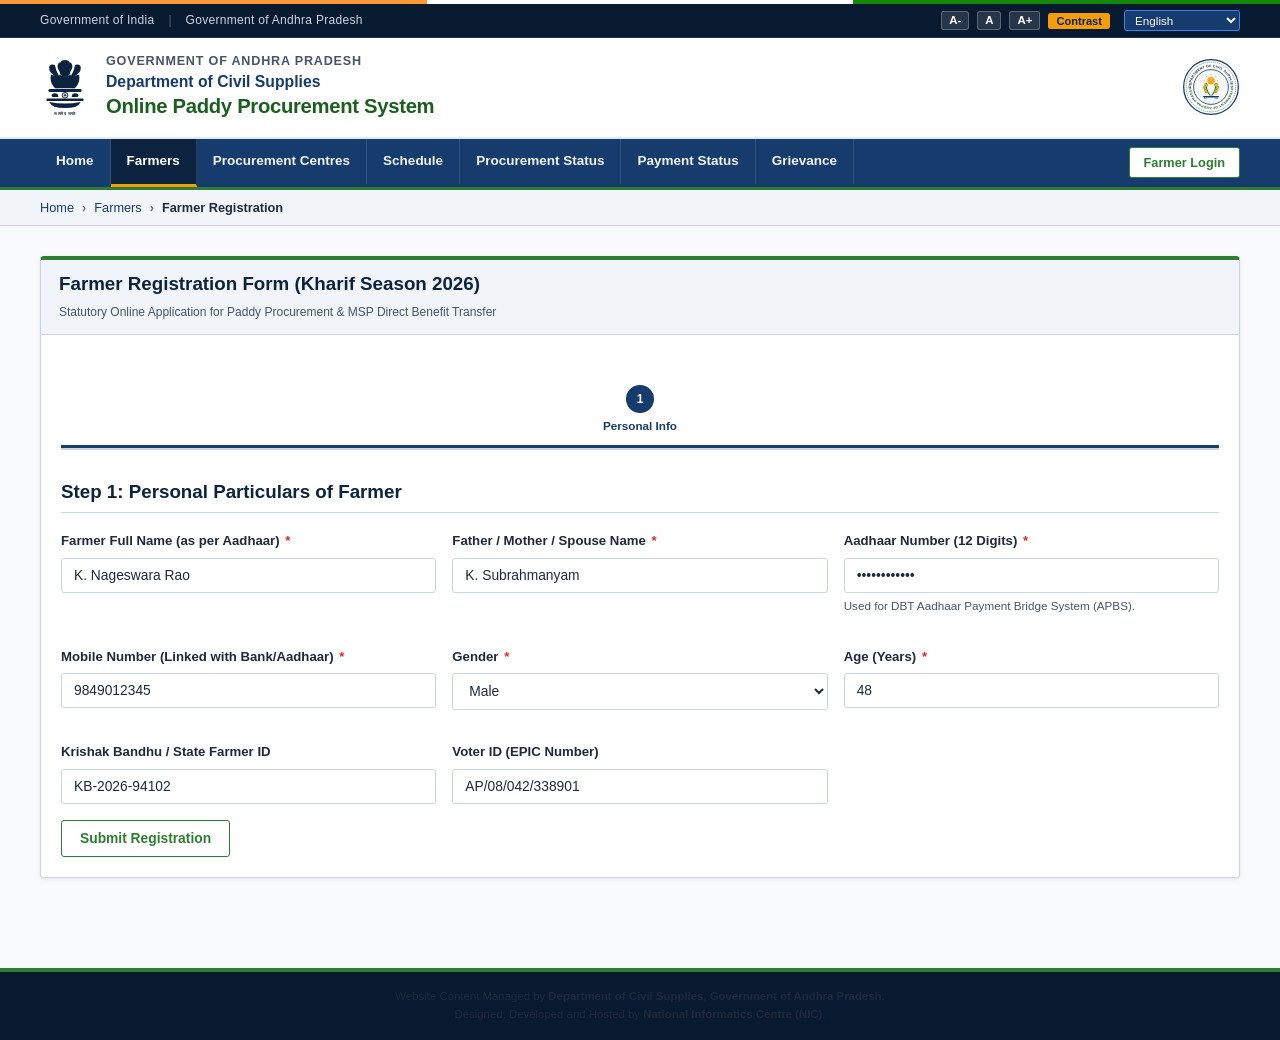
==== commit 4d1f62af: "Updated registration and buton styles" ====
--- a/farmer-registration.html
+++ b/farmer-registration.html
@@ -167,7 +167,6 @@
               Statutory Online Application for Paddy Procurement &amp; MSP Direct Benefit Transfer
             </span>
           </div>
-          <span class="badge badge-info">Multi-Step Enrollment</span>
         </div>
         <div class="card-body">
 
@@ -177,30 +176,6 @@
               <span class="step-num">1</span>
               <span class="step-title">Personal Info</span>
             </li>
-            <li class="stepper-item-reg" data-step-indicator="2">
-              <span class="step-num">2</span>
-              <span class="step-title">Address</span>
-            </li>
-            <li class="stepper-item-reg" data-step-indicator="3">
-              <span class="step-num">3</span>
-              <span class="step-title">Land Details</span>
-            </li>
-            <li class="stepper-item-reg" data-step-indicator="4">
-              <span class="step-num">4</span>
-              <span class="step-title">Procurement Centre</span>
-            </li>
-            <li class="stepper-item-reg" data-step-indicator="5">
-              <span class="step-num">5</span>
-              <span class="step-title">Bank Details</span>
-            </li>
-            <li class="stepper-item-reg" data-step-indicator="6">
-              <span class="step-num">6</span>
-              <span class="step-title">Documents</span>
-            </li>
-            <li class="stepper-item-reg" data-step-indicator="7">
-              <span class="step-num">7</span>
-              <span class="step-title">Declaration</span>
-            </li>
           </ol>
 
           <!-- Step 1: Personal Details -->
@@ -247,307 +222,17 @@
                 <input type="text" id="reg-voter-id" class="form-control" placeholder="e.g. AP/08/042/189201" value="AP/08/042/338901">
               </div>
             </div>
-            <div class="card-footer mt-3" style="background: transparent; padding: 0;">
-              <button type="button" class="btn btn-primary btn-next-step">Next: Address Details ›</button>
-            </div>
-          </div>
-
-          <!-- Step 2: Address -->
-          <div class="reg-step-container" data-step="2" style="display: none;">
-            <h3 style="border-bottom: 1px solid var(--border-color); padding-bottom: 8px; margin-bottom: 18px;">
-              Step 2: Permanent Residential Address
-            </h3>
-            <div class="grid-3">
-              <div class="form-group">
-                <label for="reg-district" class="form-label">District <span class="required">*</span></label>
-                <select id="reg-district" class="form-control">
-                  <option value="Guntur">Guntur</option>
-                  <option value="Krishna">Krishna</option>
-                  <option value="West Godavari">West Godavari</option>
-                  <option value="East Godavari">East Godavari</option>
-                  <option value="Kurnool">Kurnool</option>
-                </select>
-              </div>
-              <div class="form-group">
-                <label for="reg-mandal" class="form-label">Mandal / Block <span class="required">*</span></label>
-                <input type="text" id="reg-mandal" class="form-control" value="Tenali">
-              </div>
-              <div class="form-group">
-                <label for="reg-panchayat" class="form-label">Gram Panchayat <span class="required">*</span></label>
-                <input type="text" id="reg-panchayat" class="form-control" value="Angalakuduru">
-              </div>
-              <div class="form-group">
-                <label for="reg-village" class="form-label">Village / Habitation <span class="required">*</span></label>
-                <input type="text" id="reg-village" class="form-control" value="Angalakuduru">
-              </div>
-              <div class="form-group">
-                <label for="reg-pincode" class="form-label">Postal PIN Code <span class="required">*</span></label>
-                <input type="text" id="reg-pincode" class="form-control" maxlength="6" value="522211">
-              </div>
-            </div>
-            <div class="card-footer mt-3" style="background: transparent; padding: 0; justify-content: space-between;">
-              <button type="button" class="btn btn-secondary btn-prev-step">‹ Back</button>
-              <button type="button" class="btn btn-primary btn-next-step">Next: Land Parcels ›</button>
-            </div>
-          </div>
-
-          <!-- Step 3: Land Details -->
-          <div class="reg-step-container" data-step="3" style="display: none;">
-            <h3 style="border-bottom: 1px solid var(--border-color); padding-bottom: 8px; margin-bottom: 18px;">
-              Step 3: Cultivated Land Holdings (ROR / Patta Passbook)
-            </h3>
-            <p class="text-muted" style="font-size: 0.88rem;">
-              Add all agricultural land parcels under cultivation. Procurement quota is calculated strictly based on verified acreage.
-            </p>
-
-            <!-- Interactive Land Add Form -->
-            <div style="background: #f1f5f9; padding: 16px; border-radius: var(--radius-sm); border: 1px solid var(--border-color); margin-bottom: 16px;">
-              <h4 style="font-size: 0.95rem; margin-bottom: 10px;">+ Add New Land Parcel</h4>
-              <div class="grid-3">
-                <div class="form-group">
-                  <label for="land-input-district" class="form-label">District</label>
-                  <select id="land-input-district" class="form-control">
-                    <option value="Guntur">Guntur</option>
-                    <option value="Krishna">Krishna</option>
-                    <option value="West Godavari">West Godavari</option>
-                  </select>
-                </div>
-                <div class="form-group">
-                  <label for="land-input-village" class="form-label">Village / Mouza</label>
-                  <input type="text" id="land-input-village" class="form-control" placeholder="e.g. Angalakuduru">
-                </div>
-                <div class="form-group">
-                  <label for="land-input-survey" class="form-label">Survey / Khatian No.</label>
-                  <input type="text" id="land-input-survey" class="form-control" placeholder="e.g. 142/2A">
-                </div>
-                <div class="form-group">
-                  <label for="land-input-dag" class="form-label">Dag / Plot No.</label>
-                  <input type="text" id="land-input-dag" class="form-control" placeholder="e.g. 45">
-                </div>
-                <div class="form-group">
-                  <label for="land-input-area" class="form-label">Cultivated Area (Acres)</label>
-                  <input type="number" id="land-input-area" class="form-control" step="0.01" min="0.1" placeholder="e.g. 2.5">
-                </div>
-                <div class="form-group">
-                  <label for="land-input-ownership" class="form-label">Ownership Type</label>
-                  <select id="land-input-ownership" class="form-control">
-                    <option value="Self Owned">Self Owned / Patta</option>
-                    <option value="Tenant / Lease">Tenant / Registered Lease</option>
-                    <option value="Sharecropper">Sharecropper (Bargadar)</option>
-                  </select>
-                </div>
-              </div>
-              <div class="text-right">
-                <button type="button" class="btn btn-success btn-sm" onclick="addLandRecord()">
-                  + Add Land Parcel to Table
-                </button>
-              </div>
-            </div>
-
-            <!-- Land Records Table -->
-            <div class="table-responsive">
-              <table class="gov-table" aria-label="Land Records">
-                <thead>
-                  <tr>
-                    <th>#</th>
-                    <th>District</th>
-                    <th>Village / Mouza</th>
-                    <th>Survey / Khatian</th>
-                    <th>Dag No</th>
-                    <th>Area (Acres)</th>
-                    <th>Ownership</th>
-                    <th>Status</th>
-                    <th>Action</th>
-                  </tr>
-                </thead>
-                <tbody id="land-records-tbody">
-                  <!-- Injected by registration.js -->
-                </tbody>
-              </table>
-            </div>
-
-            <div class="alert alert-info d-flex justify-between align-center" style="margin-top: 10px;">
-              <span><strong>Total Cultivated Area:</strong> <span id="total-land-acres">3.00</span> Acres</span>
-              <span><strong>Estimated Paddy Quota:</strong> ~75 Quintals (@ 25 Qtl/Acre)</span>
-            </div>
-
-            <div class="card-footer mt-3" style="background: transparent; padding: 0; justify-content: space-between;">
-              <button type="button" class="btn btn-secondary btn-prev-step">‹ Back</button>
-              <button type="button" class="btn btn-primary btn-next-step">Next: Procurement Centre ›</button>
-            </div>
-          </div>
-
-          <!-- Step 4: Procurement Centre Selection -->
-          <div class="reg-step-container" data-step="4" style="display: none;">
-            <h3 style="border-bottom: 1px solid var(--border-color); padding-bottom: 8px; margin-bottom: 18px;">
-              Step 4: Preferred Procurement Centre Allotment
-            </h3>
-            <div class="form-group" style="max-width: 600px;">
-              <label for="reg-centre-select" class="form-label">Select Nearest Procurement Centre <span class="required">*</span></label>
-              <select id="reg-centre-select" class="form-control">
-                <!-- Dynamically populated -->
-              </select>
-            </div>
-
-            <!-- Centre Preview Box -->
-            <div id="centre-preview-card" class="card" style="display: none; background: #f8fafc; border-left: 4px solid var(--gov-navy-primary); max-width: 600px;">
-              <div class="card-body">
-                <h4 id="centre-preview-name" style="color: var(--gov-navy-dark); margin-bottom: 4px;">Tenali PPC</h4>
-                <p id="centre-preview-address" class="text-muted" style="font-size: 0.86rem; margin-bottom: 6px;">Address details...</p>
-                <div id="centre-preview-officer" style="font-size: 0.85rem; font-weight: 600; color: var(--gov-navy-primary); margin-bottom: 6px;">Officer details...</div>
-                <div id="centre-preview-capacity" class="badge badge-success">Capacity info...</div>
-              </div>
-            </div>
-
-            <div class="card-footer mt-3" style="background: transparent; padding: 0; justify-content: space-between;">
-              <button type="button" class="btn btn-secondary btn-prev-step">‹ Back</button>
-              <button type="button" class="btn btn-primary btn-next-step">Next: Bank Details ›</button>
-            </div>
-          </div>
-
-          <!-- Step 5: Bank Details -->
-          <div class="reg-step-container" data-step="5" style="display: none;">
-            <h3 style="border-bottom: 1px solid var(--border-color); padding-bottom: 8px; margin-bottom: 18px;">
-              Step 5: Bank Account for Direct Benefit Transfer (DBT)
-            </h3>
-            <div class="alert alert-warning">
-              <strong>Mandatory DBT Guideline:</strong> The bank account must be actively linked with the farmer's Aadhaar number (NPCI Aadhaar Mapping) to receive procurement payouts directly without payment bounce.
-            </div>
-            <div class="grid-3">
-              <div class="form-group">
-                <label for="reg-bank-name" class="form-label">Bank Name <span class="required">*</span></label>
-                <input type="text" id="reg-bank-name" class="form-control" value="State Bank of India">
-              </div>
-              <div class="form-group">
-                <label for="reg-branch" class="form-label">Branch Name <span class="required">*</span></label>
-                <input type="text" id="reg-branch" class="form-control" value="Tenali Main">
-              </div>
-              <div class="form-group">
-                <label for="reg-ifsc" class="form-label">IFSC Code (11 Characters) <span class="required">*</span></label>
-                <input type="text" id="reg-ifsc" class="form-control" maxlength="11" value="SBIN0000928" style="text-transform: uppercase;">
-              </div>
-              <div class="form-group">
-                <label for="reg-account-no" class="form-label">Bank Account Number <span class="required">*</span></label>
-                <input type="password" id="reg-account-no" class="form-control" value="309812454819">
-              </div>
-              <div class="form-group">
-                <label for="reg-confirm-account-no" class="form-label">Confirm Bank Account Number <span class="required">*</span></label>
-                <input type="text" id="reg-confirm-account-no" class="form-control" value="309812454819">
-              </div>
-              <div class="form-group">
-                <label for="reg-account-type" class="form-label">Account Type <span class="required">*</span></label>
-                <select id="reg-account-type" class="form-control">
-                  <option value="Savings">Savings Account</option>
-                  <option value="Current">Current Account</option>
-                </select>
-              </div>
-            </div>
-            <div class="card-footer mt-3" style="background: transparent; padding: 0; justify-content: space-between;">
-              <button type="button" class="btn btn-secondary btn-prev-step">‹ Back</button>
-              <button type="button" class="btn btn-primary btn-next-step">Next: Upload Documents ›</button>
-            </div>
-          </div>
-
-          <!-- Step 6: Documents Upload -->
-          <div class="reg-step-container" data-step="6" style="display: none;">
-            <h3 style="border-bottom: 1px solid var(--border-color); padding-bottom: 8px; margin-bottom: 18px;">
-              Step 6: Supporting Document Uploads
-            </h3>
-            <p class="text-muted" style="font-size: 0.88rem;">
-              Upload clear PDF or JPG scans (Max 2MB per document). Demo preview: mock file verification active.
-            </p>
-            <div class="grid-3">
-              <!-- Doc 1 -->
-              <div class="file-upload-box">
-                <div style="font-size: 1.8rem; margin-bottom: 6px;">🪪</div>
-                <strong>Identity Document (Aadhaar / Voter ID)</strong>
-                <p class="text-muted mt-1" style="font-size: 0.78rem;">PDF or JPG (Max 2MB)</p>
-                <input type="file" class="form-control" accept=".pdf,.jpg,.jpeg,.png">
-                <span class="badge badge-success mt-1">Ready for Upload</span>
-              </div>
-              <!-- Doc 2 -->
-              <div class="file-upload-box">
-                <div style="font-size: 1.8rem; margin-bottom: 6px;">📜</div>
-                <strong>Land Record (1-B / Patta Passbook / ROR)</strong>
-                <p class="text-muted mt-1" style="font-size: 0.78rem;">PDF or JPG (Max 2MB)</p>
-                <input type="file" class="form-control" accept=".pdf,.jpg,.jpeg,.png">
-                <span class="badge badge-success mt-1">Ready for Upload</span>
-              </div>
-              <!-- Doc 3 -->
-              <div class="file-upload-box">
-                <div style="font-size: 1.8rem; margin-bottom: 6px;">🏦</div>
-                <strong>Bank Passbook / Cancelled Cheque</strong>
-                <p class="text-muted mt-1" style="font-size: 0.78rem;">Showing Name, A/C &amp; IFSC</p>
-                <input type="file" class="form-control" accept=".pdf,.jpg,.jpeg,.png">
-                <span class="badge badge-success mt-1">Ready for Upload</span>
-              </div>
-            </div>
-            <div class="card-footer mt-3" style="background: transparent; padding: 0; justify-content: space-between;">
-              <button type="button" class="btn btn-secondary btn-prev-step">‹ Back</button>
-              <button type="button" class="btn btn-primary btn-next-step">Next: Review &amp; Declaration ›</button>
-            </div>
-          </div>
-
-          <!-- Step 7: Review & Declaration -->
-          <div class="reg-step-container" data-step="7" style="display: none;">
-            <h3 style="border-bottom: 1px solid var(--border-color); padding-bottom: 8px; margin-bottom: 18px;">
-              Step 7: Statutory Declaration &amp; Application Review
-            </h3>
-
-            <!-- Summary review box populated dynamically -->
-            <div id="registration-summary-box" class="card" style="background: #f8fafc; padding: 16px; margin-bottom: 20px;">
-              <!-- Dynamically populated -->
-            </div>
-
-            <!-- Statutory Undertaking -->
-            <div class="form-check" style="background: #fffbeb; padding: 14px; border: 1px solid #fef3c7; border-radius: var(--radius-sm); margin-bottom: 20px;">
-              <input type="checkbox" id="reg-declaration-checkbox" class="form-check-input">
-              <label for="reg-declaration-checkbox" class="form-check-label" style="font-size: 0.88rem; line-height: 1.5;">
-                <strong>Solemn Declaration:</strong> I hereby solemnly affirm and declare that the personal details, cultivated land holdings, and bank particulars furnished by me are authentic, correct, and true to my knowledge. I understand that delivering paddy grown outside the registered land or claiming false MSP is a punishable offense under the Essential Commodities Act.
-              </label>
-            </div>
-
-            <div class="card-footer mt-3" style="background: transparent; padding: 0; justify-content: space-between;">
-              <button type="button" class="btn btn-secondary btn-prev-step">‹ Back</button>
-              <button type="button" class="btn btn-success btn-lg" onclick="submitFarmerRegistration(event)">
-                Submit Application &amp; Generate Farmer ID
-              </button>
-            </div>
-          </div>
-
-        </div>
-      </div>
-    </div>
-  </main>
-
-  <!-- Success Confirmation Modal -->
-  <div id="registration-success-modal" class="modal-backdrop" role="dialog" aria-modal="true" aria-labelledby="reg-success-title">
-    <div class="modal-dialog text-center">
-      <div class="modal-header" style="background: var(--agri-green-primary);">
-        <h3 id="reg-success-title">Registration Acknowledgment</h3>
-      </div>
-      <div class="modal-body" style="padding: 30px 20px;">
-        <div style="font-size: 3rem; color: var(--agri-green-primary); margin-bottom: 12px;">✅</div>
-        <h3 style="color: var(--gov-navy-dark); margin-bottom: 6px;">Registration Successfully Submitted!</h3>
-        <p class="text-muted">
-          Your online enrollment under the Kharif Marketing Season 2026 has been registered and e-verified with state land revenue records.
-        </p>
-        <div class="alert alert-info" style="margin: 20px 0; font-size: 1rem;">
-          Permanent Farmer Registration ID:<br>
-          <strong id="success-reg-id" style="font-size: 1.5rem; color: #1e40af; font-family: var(--font-mono); letter-spacing: 1px;">
-            FMR-AP-2026-89412
-          </strong>
-        </div>
-        <p style="font-size: 0.85rem; color: var(--text-muted);">
-          A confirmation SMS has been dispatched to your linked mobile number. You can now book delivery slots and track procurement status.
-        </p>
-      </div>
-      <div class="modal-footer" style="justify-content: center; gap: 12px;">
-        <a href="farmer-dashboard.html" class="btn btn-primary">Go to Farmer Dashboard</a>
-        <a href="slot-booking.html" class="btn btn-success">Book Procurement Slot Now</a>
-      </div>
-    </div>
+          </div class="card-footer mt-3"style="background: transparent; padding:0;">
+          <button type="submit" class="btn btn-primary">
+          Submit Registration
+          </button>
+        </div>
+      </div>
+    </form>
   </div>
+</div>
+</div>
+</main>
 
   <!-- Government Footer -->
   <footer class="gov-footer">
--- a/css/style.css
+++ b/css/style.css
@@ -208,78 +208,63 @@
   font-size: 0.92rem;
   font-weight: 600;
   font-family: inherit;
-  border: 1px solid transparent;
+  border: 1px solid var(--agri-green-primary);
   border-radius: var(--radius-sm);
   cursor: pointer;
   text-decoration: none;
   transition: background-color 0.15s ease, border-color 0.15s ease, color 0.15s ease;
   line-height: 1.4;
   white-space: nowrap;
-}
-
-.btn-primary {
-  background-color: var(--gov-navy-primary);
-  color: #ffffff;
-  border-color: var(--gov-navy-dark);
-}
-
-.btn-primary:hover {
-  background-color: var(--gov-navy-dark);
-  color: #ffffff;
-}
-
-.btn-success {
-  background-color: var(--agri-green-primary);
-  color: #ffffff;
-  border-color: var(--agri-green-dark);
-}
-
-.btn-success:hover {
-  background-color: var(--agri-green-dark);
-  color: #ffffff;
-}
-
-.btn-secondary {
-  background-color: #f1f5f9;
-  color: var(--gov-navy-dark);
-  border-color: var(--border-color);
-}
-
-.btn-secondary:hover {
-  background-color: #e2e8f0;
-  border-color: #94a3b8;
-}
-
-.btn-outline-navy {
-  background-color: transparent;
-  color: var(--gov-navy-primary);
-  border-color: var(--gov-navy-primary);
-}
-
-.btn-outline-navy:hover {
-  background-color: var(--gov-navy-primary);
-  color: #ffffff;
-}
-
-.btn-outline-green {
-  background-color: transparent;
+  
+  background-color: #ffffff;
+  color: var(--agri-green-primary);
+}
+
+.btn-primary,
+.btn-success,
+.btn-secondary,
+.btn-outline-navy,
+.btn-outline-green,
+.btn-danger {
+  background-color: #ffffff;
   color: var(--agri-green-primary);
   border-color: var(--agri-green-primary);
 }
 
-.btn-outline-green:hover {
-  background-color: var(--agri-green-primary);
-  color: #ffffff;
-}
-
-.btn-danger {
-  background-color: #dc2626;
-  color: #ffffff;
-  border-color: #b91c1c;
-}
-
+.btn:hover,
+.btn-primary:hover,
+.btn-success:hover,
+.btn-secondary:hover,
+.btn-outline-navy:hover,
+.btn-outline-green:hover,
 .btn-danger:hover {
-  background-color: #b91c1c;
+  background-color: var(--agri-green-primary) !important;
+  color: #ffffff !important;
+  border-color: var(--agri-green-primary) !important;
+}
+
+.btn:focus,
+.btn-primary:focus,
+.btn-success:focus,
+.btn-secondary:focus,
+.btn-outline-navy:focus,
+.btn-outline-green:focus,
+.btn-danger:focus {
+  background-color: var(--agri-green-primary) !important;
+  color: #ffffff !important;
+  border-color: var(--agri-green-primary) !important;
+}
+
+.btn:active,
+.btn-primary:active,
+.btn-success:active,
+.btn-secondary:active,
+.btn-outline-navy:active,
+.btn-outline-green:active,
+.btn-danger:active {
+  background-color: var(--agri-green-primary) !important;
+  color: #ffffff !important;
+  border-color: var(--agri-green-primary) !important;
 }
 
 .btn-sm {
@@ -672,4 +657,4 @@
 .d-flex { display: flex; }
 .align-center { align-items: center; }
 .justify-between { justify-content: space-between; }
-.gap-2 { gap: 16px; }
+.gap-2 { gap: 16px; }
